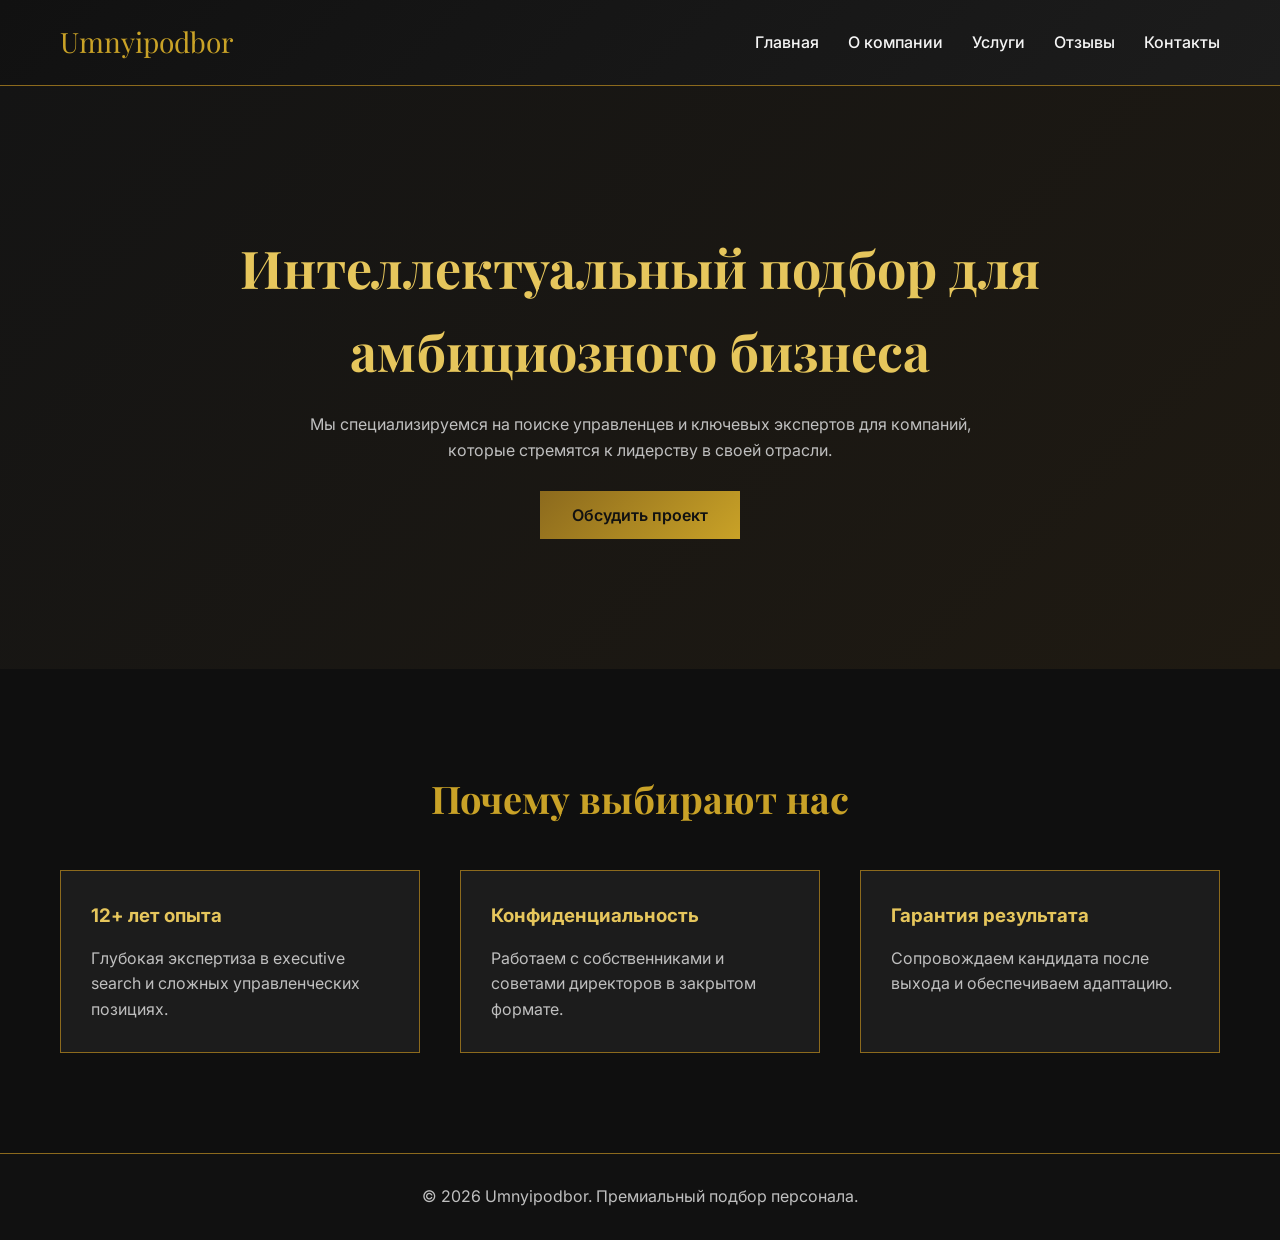
==== index.html @ 60651220 "first вариант" ====
<!DOCTYPE html>
<html lang="ru">
<head>
    <meta charset="UTF-8">
    <meta name="viewport" content="width=device-width, initial-scale=1.0">
    <title>Umnyipodbor — Премиальный подбор персонала</title>
    <link href="https://fonts.googleapis.com/css2?family=Playfair+Display:wght@600;700&family=Inter:wght@300;400;500;600&display=swap" rel="stylesheet">
    <link rel="stylesheet" href="styles.css">
</head>
<body>

<header>
    <div class="logo">Umnyipodbor</div>
    <nav>
        <a href="index.html">Главная</a>
        <a href="about.html">О компании</a>
        <a href="services.html">Услуги</a>
        <a href="reviews.html">Отзывы</a>
        <a href="contact.html">Контакты</a>
    </nav>
</header>

<section class="hero">
    <h1>Интеллектуальный подбор для амбициозного бизнеса</h1>
    <p>Мы специализируемся на поиске управленцев и ключевых экспертов для компаний, которые стремятся к лидерству в своей отрасли.</p>
    <a href="contact.html" class="btn">Обсудить проект</a>
</section>

<section class="home-block">
    <h2 class="section-title">Почему выбирают нас</h2>
    <div class="grid-3">
        <div class="card">
            <h3>12+ лет опыта</h3>
            <p>Глубокая экспертиза в executive search и сложных управленческих позициях.</p>
        </div>
        <div class="card">
            <h3>Конфиденциальность</h3>
            <p>Работаем с собственниками и советами директоров в закрытом формате.</p>
        </div>
        <div class="card">
            <h3>Гарантия результата</h3>
            <p>Сопровождаем кандидата после выхода и обеспечиваем адаптацию.</p>
        </div>
    </div>
</section>

<footer>
    © 2026 Umnyipodbor. Премиальный подбор персонала.
</footer>

</body>
</html>
---- styles.css ----
:root {
    --gold-dark: #8c6a1d;
    --gold: #c9a227;
    --gold-light: #e6c65c;
    --bg-dark: #0f0f0f;
    --bg-section: #161616;
    --text-light: #f5f5f5;
    --text-muted: #bfbfbf;
}

* {
    margin: 0;
    padding: 0;
    box-sizing: border-box;
}

body {
    font-family: 'Inter', sans-serif;
    background: var(--bg-dark);
    color: var(--text-light);
    line-height: 1.6;
}

header {
    background: linear-gradient(135deg, #111 0%, #1c1c1c 100%);
    padding: 20px 60px;
    display: flex;
    justify-content: space-between;
    align-items: center;
    border-bottom: 1px solid var(--gold-dark);
}

.logo {
    font-family: 'Playfair Display', serif;
    font-size: 28px;
    color: var(--gold);
}

nav a {
    color: var(--text-light);
    text-decoration: none;
    margin-left: 25px;
    font-weight: 500;
}

nav a:hover {
    color: var(--gold-light);
}

.hero {
    padding: 140px 60px;
    text-align: center;
    background: linear-gradient(135deg, #141414 0%, #1f1a12 100%);
}

.hero h1 {
    font-family: 'Playfair Display', serif;
    font-size: 52px;
    margin-bottom: 20px;
    color: var(--gold-light);
}

.hero p {
    max-width: 700px;
    margin: 0 auto 40px;
    color: var(--text-muted);
}

.btn {
    background: linear-gradient(135deg, var(--gold-dark), var(--gold));
    padding: 14px 32px;
    color: #111;
    text-decoration: none;
    font-weight: 600;
}

section {
    padding: 100px 60px;
}

.section-title {
    font-family: 'Playfair Display', serif;
    font-size: 38px;
    color: var(--gold);
    text-align: center;
    margin-bottom: 40px;
}

.grid-3 {
    display: grid;
    grid-template-columns: repeat(auto-fit, minmax(280px, 1fr));
    gap: 40px;
}

.card {
    background: #1c1c1c;
    padding: 30px;
    border: 1px solid var(--gold-dark);
}

.card h3 {
    color: var(--gold-light);
    margin-bottom: 15px;
}

.card p {
    color: var(--text-muted);
}

footer {
    background: #111;
    padding: 30px;
    text-align: center;
    border-top: 1px solid var(--gold-dark);
    color: var(--text-muted);
}

.page-header {
    padding: 120px 60px 60px;
    text-align: center;
    background: var(--bg-section);
}

.page-header h1 {
    font-family: 'Playfair Display', serif;
    font-size: 44px;
    color: var(--gold-light);
}
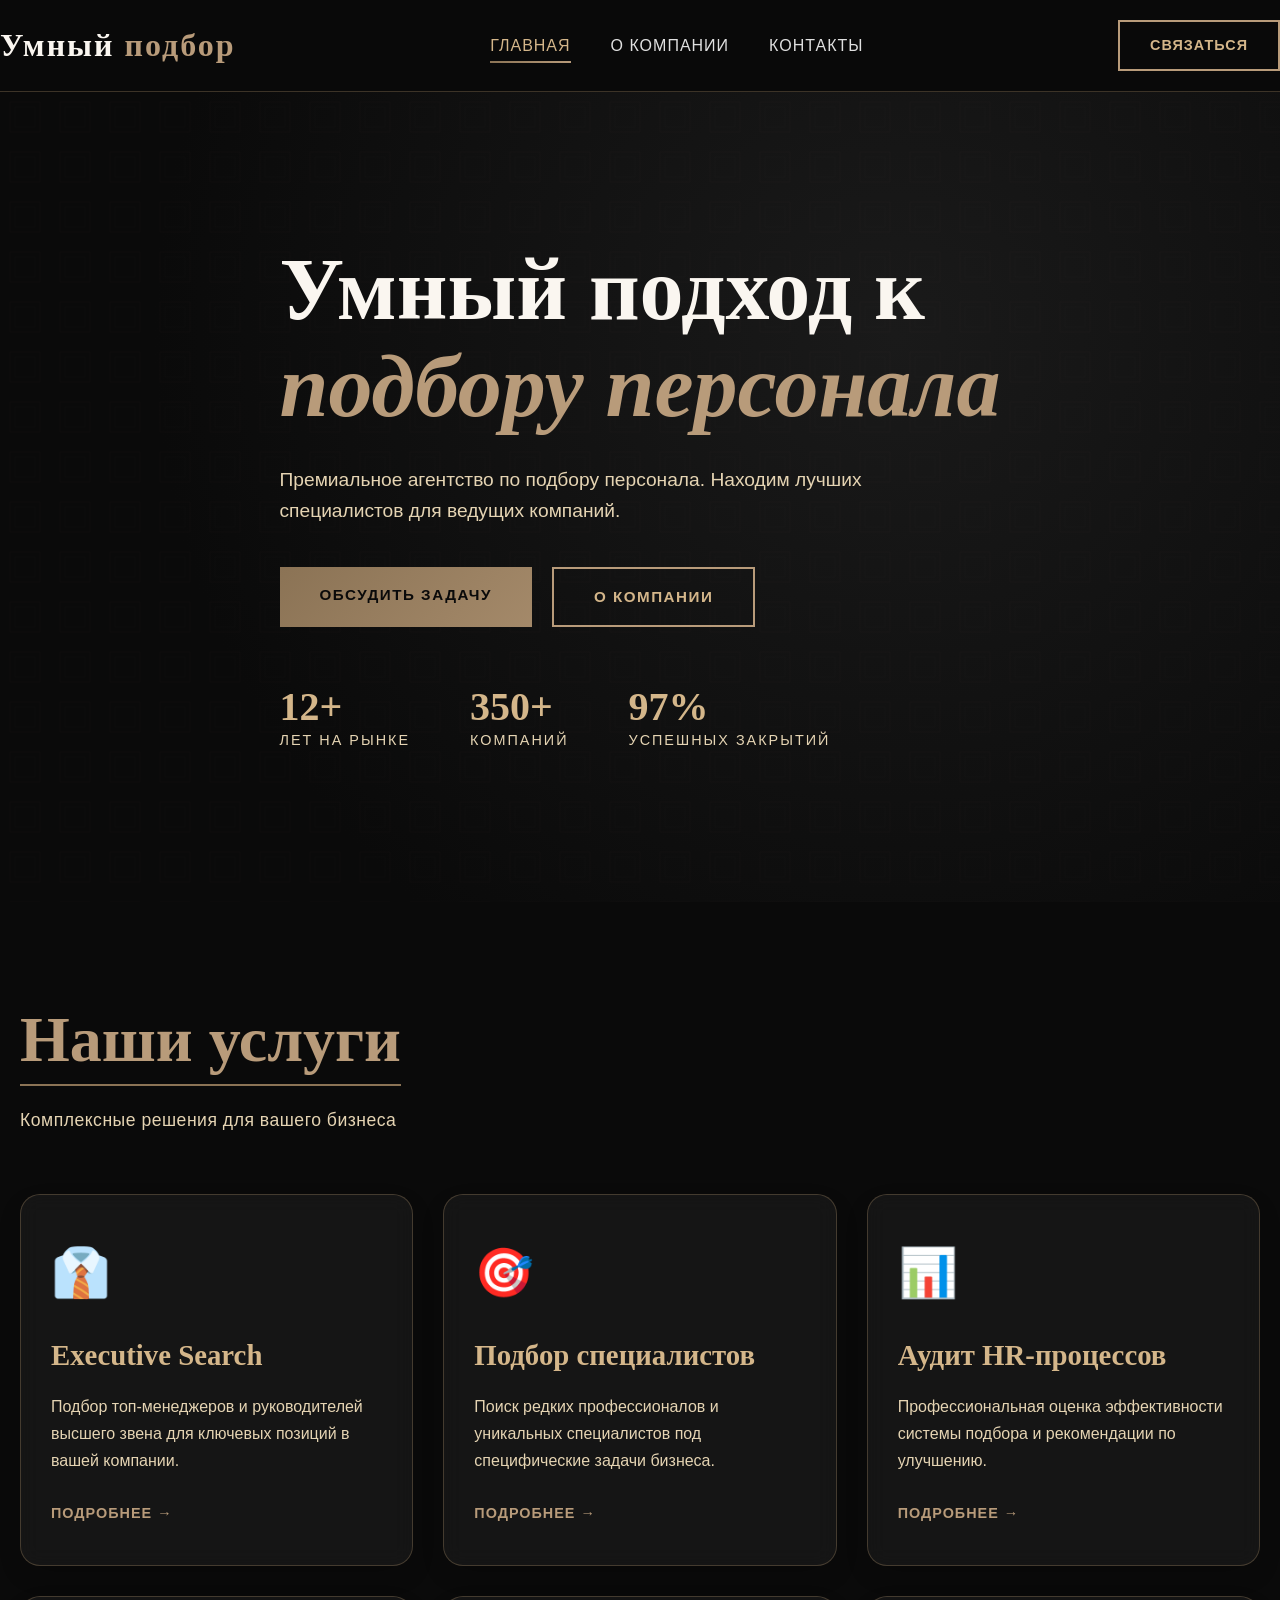
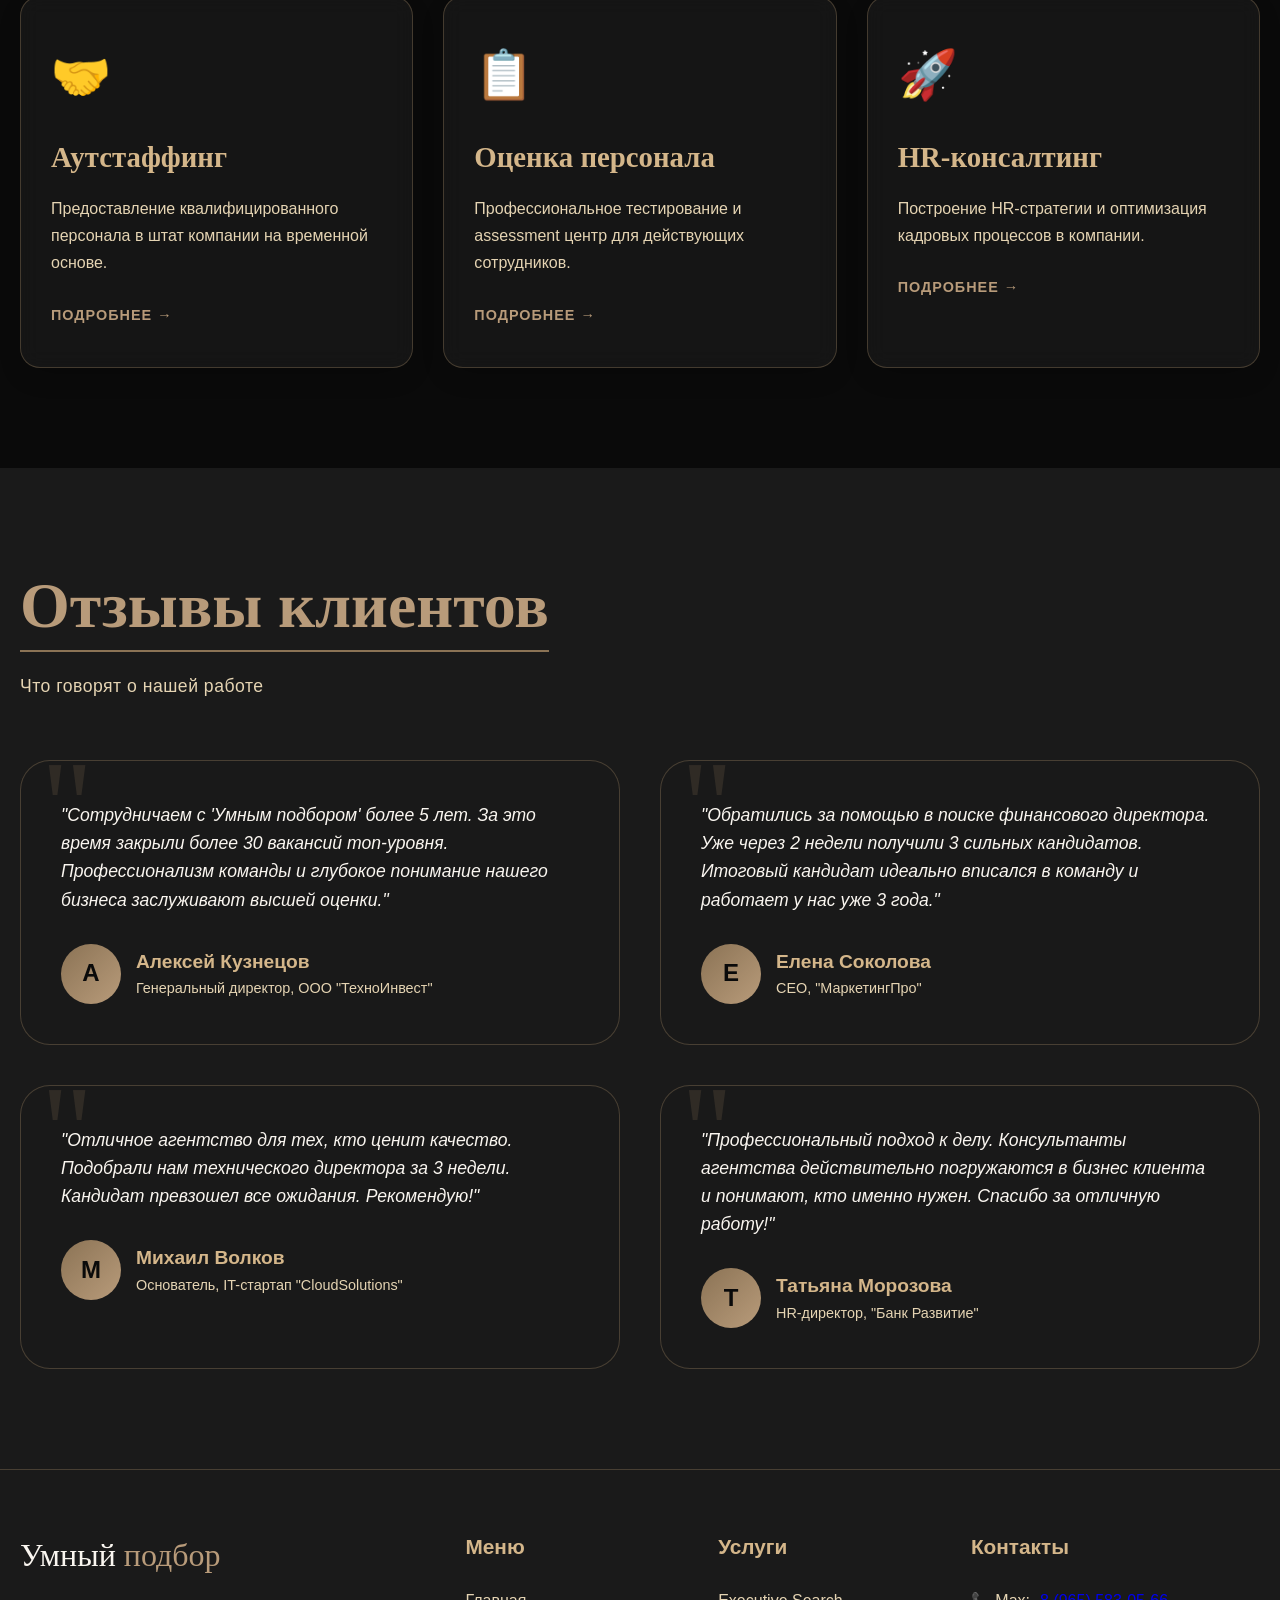
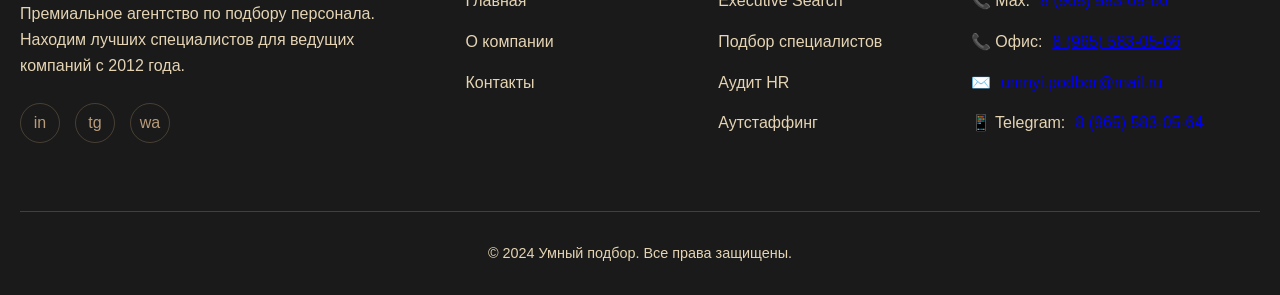
==== commit d47efe0a: "Поправил дизайн" ====
--- a/index.html
+++ b/index.html
@@ -3,50 +3,262 @@
 <head>
     <meta charset="UTF-8">
     <meta name="viewport" content="width=device-width, initial-scale=1.0">
-    <title>Umnyipodbor — Премиальный подбор персонала</title>
-    <link href="https://fonts.googleapis.com/css2?family=Playfair+Display:wght@600;700&family=Inter:wght@300;400;500;600&display=swap" rel="stylesheet">
-    <link rel="stylesheet" href="styles.css">
+    <title>Умный подбор | Главная</title>
+    <link rel="stylesheet" href="style.css">
 </head>
 <body>
-
-<header>
-    <div class="logo">Umnyipodbor</div>
-    <nav>
-        <a href="index.html">Главная</a>
-        <a href="about.html">О компании</a>
-        <a href="services.html">Услуги</a>
-        <a href="reviews.html">Отзывы</a>
-        <a href="contact.html">Контакты</a>
-    </nav>
+<!-- Хедер -->
+<header class="header" id="header">
+    <div class="container header-container">
+        <a href="index.html" class="logo">Умный<span> подбор</span></a>
+
+        <nav class="nav">
+            <a href="index.html" class="nav-link active">Главная</a>
+            <a href="about.html" class="nav-link">О компании</a>
+            <a href="contacts.html" class="nav-link">Контакты</a>
+        </nav>
+
+        <a href="contacts.html" class="header-cta">Связаться</a>
+
+        <div class="burger" id="burger">
+            <span></span>
+            <span></span>
+            <span></span>
+        </div>
+    </div>
+
+    <!-- Мобильная навигация -->
+    <div class="mobile-nav" id="mobileNav">
+        <a href="index.html" class="nav-link active">Главная</a>
+        <a href="about.html" class="nav-link">О компании</a>
+        <a href="contacts.html" class="nav-link">Контакты</a>
+    </div>
 </header>
 
-<section class="hero">
-    <h1>Интеллектуальный подбор для амбициозного бизнеса</h1>
-    <p>Мы специализируемся на поиске управленцев и ключевых экспертов для компаний, которые стремятся к лидерству в своей отрасли.</p>
-    <a href="contact.html" class="btn">Обсудить проект</a>
-</section>
-
-<section class="home-block">
-    <h2 class="section-title">Почему выбирают нас</h2>
-    <div class="grid-3">
-        <div class="card">
-            <h3>12+ лет опыта</h3>
-            <p>Глубокая экспертиза в executive search и сложных управленческих позициях.</p>
-        </div>
-        <div class="card">
-            <h3>Конфиденциальность</h3>
-            <p>Работаем с собственниками и советами директоров в закрытом формате.</p>
-        </div>
-        <div class="card">
-            <h3>Гарантия результата</h3>
-            <p>Сопровождаем кандидата после выхода и обеспечиваем адаптацию.</p>
+<main>
+    <!-- Герой -->
+    <section class="hero">
+        <div class="container hero-content">
+            <h1 class="hero-title fade-up">
+                Умный подход к<br>
+                <span class="gold-text">подбору персонала</span>
+            </h1>
+            <p class="hero-description fade-up">Премиальное агентство по подбору персонала. Находим лучших специалистов для ведущих компаний.</p>
+
+            <div class="hero-buttons fade-up">
+                <a href="contacts.html" class="btn btn-primary">Обсудить задачу</a>
+                <a href="about.html" class="btn btn-outline">О компании</a>
+            </div>
+
+            <div class="hero-stats fade-up">
+                <div class="stat-item">
+                    <span class="stat-number">12+</span>
+                    <span class="stat-label">Лет на рынке</span>
+                </div>
+                <div class="stat-item">
+                    <span class="stat-number">350+</span>
+                    <span class="stat-label">Компаний</span>
+                </div>
+                <div class="stat-item">
+                    <span class="stat-number">97%</span>
+                    <span class="stat-label">Успешных закрытий</span>
+                </div>
+            </div>
+        </div>
+    </section>
+
+    <!-- Услуги -->
+    <section class="section" id="services">
+        <div class="container">
+            <h2 class="section-title fade-up"><span>Наши услуги</span></h2>
+            <p class="section-subtitle fade-up">Комплексные решения для вашего бизнеса</p>
+
+            <div class="services-grid">
+                <article class="service-card fade-up">
+                    <div class="service-icon">👔</div>
+                    <h3>Executive Search</h3>
+                    <p>Подбор топ-менеджеров и руководителей высшего звена для ключевых позиций в вашей компании.</p>
+                    <a href="#" class="service-link">Подробнее →</a>
+                </article>
+
+                <article class="service-card fade-up">
+                    <div class="service-icon">🎯</div>
+                    <h3>Подбор специалистов</h3>
+                    <p>Поиск редких профессионалов и уникальных специалистов под специфические задачи бизнеса.</p>
+                    <a href="#" class="service-link">Подробнее →</a>
+                </article>
+
+                <article class="service-card fade-up">
+                    <div class="service-icon">📊</div>
+                    <h3>Аудит HR-процессов</h3>
+                    <p>Профессиональная оценка эффективности системы подбора и рекомендации по улучшению.</p>
+                    <a href="#" class="service-link">Подробнее →</a>
+                </article>
+
+                <article class="service-card fade-up">
+                    <div class="service-icon">🤝</div>
+                    <h3>Аутстаффинг</h3>
+                    <p>Предоставление квалифицированного персонала в штат компании на временной основе.</p>
+                    <a href="#" class="service-link">Подробнее →</a>
+                </article>
+
+                <article class="service-card fade-up">
+                    <div class="service-icon">📋</div>
+                    <h3>Оценка персонала</h3>
+                    <p>Профессиональное тестирование и assessment центр для действующих сотрудников.</p>
+                    <a href="#" class="service-link">Подробнее →</a>
+                </article>
+
+                <article class="service-card fade-up">
+                    <div class="service-icon">🚀</div>
+                    <h3>HR-консалтинг</h3>
+                    <p>Построение HR-стратегии и оптимизация кадровых процессов в компании.</p>
+                    <a href="#" class="service-link">Подробнее →</a>
+                </article>
+            </div>
+        </div>
+    </section>
+
+    <!-- Отзывы на главной -->
+    <section class="section" style="background: var(--rich-black);">
+        <div class="container">
+            <h2 class="section-title fade-up"><span>Отзывы клиентов</span></h2>
+            <p class="section-subtitle fade-up">Что говорят о нашей работе</p>
+
+            <div class="testimonials-grid">
+                <div class="testimonial-card fade-up">
+                    <p class="testimonial-text">"Сотрудничаем с 'Умным подбором' более 5 лет. За это время закрыли более 30 вакансий топ-уровня. Профессионализм команды и глубокое понимание нашего бизнеса заслуживают высшей оценки."</p>
+                    <div class="testimonial-author">
+                        <div class="author-avatar">А</div>
+                        <div class="author-info">
+                            <h4>Алексей Кузнецов</h4>
+                            <p>Генеральный директор, ООО "ТехноИнвест"</p>
+                        </div>
+                    </div>
+                </div>
+
+                <div class="testimonial-card fade-up">
+                    <p class="testimonial-text">"Обратились за помощью в поиске финансового директора. Уже через 2 недели получили 3 сильных кандидатов. Итоговый кандидат идеально вписался в команду и работает у нас уже 3 года."</p>
+                    <div class="testimonial-author">
+                        <div class="author-avatar">Е</div>
+                        <div class="author-info">
+                            <h4>Елена Соколова</h4>
+                            <p>CEO, "МаркетингПро"</p>
+                        </div>
+                    </div>
+                </div>
+
+                <div class="testimonial-card fade-up">
+                    <p class="testimonial-text">"Отличное агентство для тех, кто ценит качество. Подобрали нам технического директора за 3 недели. Кандидат превзошел все ожидания. Рекомендую!"</p>
+                    <div class="testimonial-author">
+                        <div class="author-avatar">М</div>
+                        <div class="author-info">
+                            <h4>Михаил Волков</h4>
+                            <p>Основатель, IT-стартап "CloudSolutions"</p>
+                        </div>
+                    </div>
+                </div>
+
+                <div class="testimonial-card fade-up">
+                    <p class="testimonial-text">"Профессиональный подход к делу. Консультанты агентства действительно погружаются в бизнес клиента и понимают, кто именно нужен. Спасибо за отличную работу!"</p>
+                    <div class="testimonial-author">
+                        <div class="author-avatar">Т</div>
+                        <div class="author-info">
+                            <h4>Татьяна Морозова</h4>
+                            <p>HR-директор, "Банк Развитие"</p>
+                        </div>
+                    </div>
+                </div>
+            </div>
+        </div>
+    </section>
+</main>
+
+<!-- Футер -->
+<footer class="footer">
+    <div class="container">
+        <div class="footer-grid">
+            <div class="footer-about">
+                <a href="index.html" class="footer-logo">Умный<span> подбор</span></a>
+                <p>Премиальное агентство по подбору персонала. Находим лучших специалистов для ведущих компаний с 2012 года.</p>
+                <div class="social-links">
+                    <a href="#" class="social-link">in</a>
+                    <a href="#" class="social-link">tg</a>
+                    <a href="#" class="social-link">wa</a>
+                </div>
+            </div>
+
+            <div>
+                <h3>Меню</h3>
+                <ul class="footer-links">
+                    <li><a href="index.html">Главная</a></li>
+                    <li><a href="about.html">О компании</a></li>
+                    <li><a href="contacts.html">Контакты</a></li>
+                </ul>
+            </div>
+
+            <div>
+                <h3>Услуги</h3>
+                <ul class="footer-links">
+                    <li><a href="#">Executive Search</a></li>
+                    <li><a href="#">Подбор специалистов</a></li>
+                    <li><a href="#">Аудит HR</a></li>
+                    <li><a href="#">Аутстаффинг</a></li>
+                </ul>
+            </div>
+
+            <div>
+                <h3>Контакты</h3>
+                <div class="footer-contacts">
+                    <p>📞 Max: <a href="tel:+79655830566">8 (965) 583-05-66</a></p>
+                    <p>📞 Офис: <a href="tel:+79655830566">8 (965) 583-05-66</a></p>
+                    <p>✉️ <a href="mailto:umnyi.podbor@mail.ru">umnyi.podbor@mail.ru</a></p>
+                    <p>📱 Telegram: <a href="https://t.me/+79655830564">8 (965) 583-05-64</a></p>
+                </div>
+            </div>
+        </div>
+
+        <div class="footer-bottom">
+            <p>© 2024 Умный подбор. Все права защищены.</p>
         </div>
     </div>
-</section>
-
-<footer>
-    © 2026 Umnyipodbor. Премиальный подбор персонала.
 </footer>
 
+<script>
+    // Бургер-меню
+    const burger = document.getElementById('burger');
+    const mobileNav = document.getElementById('mobileNav');
+
+    burger.addEventListener('click', () => {
+        mobileNav.classList.toggle('active');
+        burger.classList.toggle('active');
+    });
+
+    // Анимация при скролле
+    const fadeElements = document.querySelectorAll('.fade-up');
+
+    const observer = new IntersectionObserver((entries) => {
+        entries.forEach(entry => {
+            if (entry.isIntersecting) {
+                entry.target.classList.add('visible');
+            }
+        });
+    }, { threshold: 0.1 });
+
+    fadeElements.forEach(element => {
+        observer.observe(element);
+    });
+
+    // Подсветка активного пункта меню
+    const currentLocation = window.location.pathname;
+    const navLinks = document.querySelectorAll('.nav-link');
+
+    navLinks.forEach(link => {
+        if (link.getAttribute('href') === currentLocation.split('/').pop() ||
+            (currentLocation.endsWith('/') && link.getAttribute('href') === 'index.html')) {
+            link.classList.add('active');
+        }
+    });
+</script>
 </body>
-</html>
+</html>
--- a/style.css
+++ b/style.css
@@ -0,0 +1,969 @@
+/* ===== style.css ===== */
+* {
+    margin: 0;
+    padding: 0;
+    box-sizing: border-box;
+}
+
+@import url('https://fonts.googleapis.com/css2?family=Inter:opsz,wght@14..32,300;14..32,400;14..32,500;14..32,600;14..32,700&family=Playfair+Display:wght@400;500;600;700&display=swap');
+
+:root {
+    --deep-ebony: #0A0A0A;
+    --rich-black: #1A1A1A;
+    --dark-gold: #8B7355;
+    --medium-gold: #B89B7A;
+    --light-gold: #D4B68A;
+    --pale-gold: #E5D4B3;
+    --cream: #FAF6F0;
+    --text-dark: #1E1E1E;
+    --text-light: #E0E0E0;
+    --glass-bg: rgba(26, 26, 26, 0.7);
+    --glass-border: rgba(180, 150, 110, 0.3);
+    --shadow: 0 20px 40px -15px rgba(0, 0, 0, 0.5);
+    --gold-gradient: linear-gradient(135deg, var(--dark-gold), var(--medium-gold));
+}
+
+body {
+    font-family: 'Inter', sans-serif;
+    background-color: var(--deep-ebony);
+    color: var(--text-light);
+    line-height: 1.6;
+    scroll-behavior: smooth;
+    overflow-x: hidden;
+    min-height: 100vh;
+    display: flex;
+    flex-direction: column;
+}
+
+main {
+    flex: 1;
+}
+
+/* Кастомный скроллбар */
+::-webkit-scrollbar {
+    width: 10px;
+}
+
+::-webkit-scrollbar-track {
+    background: var(--rich-black);
+}
+
+::-webkit-scrollbar-thumb {
+    background: var(--dark-gold);
+    border-radius: 5px;
+}
+
+::-webkit-scrollbar-thumb:hover {
+    background: var(--medium-gold);
+}
+
+/* ===== УТИЛИТЫ ===== */
+.container {
+    max-width: 1400px;
+    margin: 0 auto;
+    padding: 0 20px;
+}
+
+.section {
+    padding: 100px 0;
+}
+
+.section-title {
+    font-family: 'Playfair Display', serif;
+    font-size: clamp(2.5rem, 5vw, 4rem);
+    font-weight: 600;
+    margin-bottom: 20px;
+    line-height: 1.2;
+}
+
+.section-title span {
+    color: var(--medium-gold);
+    border-bottom: 2px solid var(--dark-gold);
+    display: inline-block;
+    padding-bottom: 5px;
+}
+
+.section-subtitle {
+    font-size: 1.1rem;
+    color: var(--pale-gold);
+    max-width: 600px;
+    margin-bottom: 60px;
+    font-weight: 300;
+    letter-spacing: 0.5px;
+}
+
+/* Анимация появления при скролле */
+.fade-up {
+    opacity: 0;
+    transform: translateY(30px);
+    transition: opacity 0.8s ease, transform 0.8s ease;
+}
+
+.fade-up.visible {
+    opacity: 1;
+    transform: translateY(0);
+}
+
+/* ===== ХЕДЕР ===== */
+.header {
+    position: sticky;
+    top: 0;
+    width: 100%;
+    z-index: 1000;
+    background: rgba(10, 10, 10, 0.85);
+    backdrop-filter: blur(12px);
+    -webkit-backdrop-filter: blur(12px);
+    border-bottom: 1px solid var(--glass-border);
+    transition: all 0.3s ease;
+}
+
+.header.scrolled {
+    background: var(--deep-ebony);
+    box-shadow: 0 5px 30px rgba(0, 0, 0, 0.5);
+}
+
+.header-container {
+    display: flex;
+    justify-content: space-between;
+    align-items: center;
+    padding: 20px 0;
+}
+
+.logo {
+    font-family: 'Playfair Display', serif;
+    font-size: 2rem;
+    font-weight: 700;
+    color: var(--cream);
+    text-decoration: none;
+    letter-spacing: 2px;
+}
+
+.logo span {
+    color: var(--medium-gold);
+}
+
+.nav {
+    display: flex;
+    gap: 40px;
+}
+
+.nav-link {
+    color: var(--text-light);
+    text-decoration: none;
+    font-weight: 500;
+    font-size: 1rem;
+    text-transform: uppercase;
+    letter-spacing: 1px;
+    transition: color 0.3s ease;
+    position: relative;
+}
+
+.nav-link::after {
+    content: '';
+    position: absolute;
+    bottom: -5px;
+    left: 0;
+    width: 0;
+    height: 2px;
+    background: var(--gold-gradient);
+    transition: width 0.3s ease;
+}
+
+.nav-link:hover {
+    color: var(--light-gold);
+}
+
+.nav-link:hover::after {
+    width: 100%;
+}
+
+.nav-link.active {
+    color: var(--light-gold);
+}
+
+.nav-link.active::after {
+    width: 100%;
+}
+
+.header-cta {
+    background: transparent;
+    border: 2px solid var(--medium-gold);
+    color: var(--light-gold);
+    padding: 12px 30px;
+    font-weight: 600;
+    text-transform: uppercase;
+    letter-spacing: 1px;
+    cursor: pointer;
+    transition: all 0.3s ease;
+    font-size: 0.9rem;
+    text-decoration: none;
+    display: inline-block;
+}
+
+.header-cta:hover {
+    background: var(--medium-gold);
+    color: var(--deep-ebony);
+    border-color: var(--medium-gold);
+}
+
+/* Бургер-меню (мобильное) */
+.burger {
+    display: none;
+    flex-direction: column;
+    cursor: pointer;
+}
+
+.burger span {
+    width: 25px;
+    height: 3px;
+    background: var(--light-gold);
+    margin: 3px 0;
+    transition: 0.3s;
+}
+
+/* Мобильная навигация */
+.mobile-nav {
+    display: none;
+    position: absolute;
+    top: 100%;
+    left: 0;
+    width: 100%;
+    background: var(--deep-ebony);
+    border-bottom: 1px solid var(--glass-border);
+    padding: 20px;
+    flex-direction: column;
+    gap: 15px;
+}
+
+.mobile-nav.active {
+    display: flex;
+}
+
+.mobile-nav .nav-link {
+    font-size: 1.2rem;
+    padding: 10px 0;
+}
+
+/* ===== ГЕРОЙ ===== */
+.hero {
+    min-height: 90vh;
+    display: flex;
+    align-items: center;
+    position: relative;
+    overflow: hidden;
+    background: radial-gradient(circle at 70% 30%, var(--rich-black) 0%, var(--deep-ebony) 70%);
+}
+
+.hero::before {
+    content: '';
+    position: absolute;
+    width: 100%;
+    height: 100%;
+    background: url('data:image/svg+xml;utf8,<svg xmlns="http://www.w3.org/2000/svg" viewBox="0 0 100 100" opacity="0.05"><path d="M20 20 L80 20 L80 80 L20 80 Z" fill="none" stroke="%23B89B7A" stroke-width="0.5"/><path d="M30 30 L70 30 L70 70 L30 70 Z" fill="none" stroke="%23B89B7A" stroke-width="0.3"/></svg>');
+    background-size: 50px 50px;
+    pointer-events: none;
+}
+
+.hero-content {
+    max-width: 800px;
+    position: relative;
+    z-index: 2;
+}
+
+.hero-title {
+    font-family: 'Playfair Display', serif;
+    font-size: clamp(3rem, 8vw, 5.5rem);
+    font-weight: 700;
+    line-height: 1.1;
+    margin-bottom: 30px;
+    color: var(--cream);
+}
+
+.hero-title .gold-text {
+    color: var(--medium-gold);
+    display: block;
+    font-style: italic;
+}
+
+.hero-description {
+    font-size: 1.2rem;
+    margin-bottom: 40px;
+    color: var(--pale-gold);
+    max-width: 600px;
+    font-weight: 300;
+}
+
+.hero-buttons {
+    display: flex;
+    gap: 20px;
+    flex-wrap: wrap;
+}
+
+.btn {
+    padding: 16px 40px;
+    font-weight: 600;
+    text-transform: uppercase;
+    letter-spacing: 1.5px;
+    text-decoration: none;
+    transition: all 0.4s ease;
+    border: none;
+    cursor: pointer;
+    font-size: 0.95rem;
+    position: relative;
+    overflow: hidden;
+    z-index: 1;
+    display: inline-block;
+}
+
+.btn-primary {
+    background: var(--gold-gradient);
+    color: var(--deep-ebony);
+    background-size: 200% auto;
+}
+
+.btn-primary:hover {
+    background-position: right center;
+    box-shadow: 0 0 20px rgba(184, 155, 122, 0.5);
+    transform: translateY(-3px);
+}
+
+.btn-outline {
+    background: transparent;
+    color: var(--light-gold);
+    border: 2px solid var(--medium-gold);
+}
+
+.btn-outline:hover {
+    background: var(--medium-gold);
+    color: var(--deep-ebony);
+    transform: translateY(-3px);
+}
+
+.hero-stats {
+    display: flex;
+    gap: 60px;
+    margin-top: 60px;
+}
+
+.stat-item {
+    text-align: left;
+}
+
+.stat-number {
+    font-family: 'Playfair Display', serif;
+    font-size: 2.5rem;
+    font-weight: 700;
+    color: var(--light-gold);
+    display: block;
+    line-height: 1;
+}
+
+.stat-label {
+    font-size: 0.9rem;
+    text-transform: uppercase;
+    letter-spacing: 2px;
+    color: var(--pale-gold);
+}
+
+/* ===== УСЛУГИ ===== */
+.services-grid {
+    display: grid;
+    grid-template-columns: repeat(auto-fit, minmax(300px, 1fr));
+    gap: 30px;
+}
+
+.service-card {
+    background: var(--glass-bg);
+    backdrop-filter: blur(10px);
+    -webkit-backdrop-filter: blur(10px);
+    border: 1px solid var(--glass-border);
+    padding: 40px 30px;
+    border-radius: 20px;
+    transition: all 0.3s ease;
+    cursor: pointer;
+    box-shadow: 0 10px 30px -10px rgba(0, 0, 0, 0.3);
+}
+
+.service-card:hover {
+    transform: translateY(-10px);
+    border-color: var(--medium-gold);
+    box-shadow: 0 20px 40px -10px rgba(184, 155, 122, 0.3);
+    background: rgba(26, 26, 26, 0.9);
+}
+
+.service-icon {
+    font-size: 3rem;
+    margin-bottom: 20px;
+    color: var(--medium-gold);
+}
+
+.service-card h3 {
+    font-size: 1.8rem;
+    font-weight: 600;
+    margin-bottom: 15px;
+    color: var(--light-gold);
+    font-family: 'Playfair Display', serif;
+}
+
+.service-card p {
+    color: var(--pale-gold);
+    margin-bottom: 25px;
+    line-height: 1.7;
+}
+
+.service-link {
+    color: var(--medium-gold);
+    text-decoration: none;
+    font-weight: 600;
+    text-transform: uppercase;
+    letter-spacing: 1px;
+    font-size: 0.9rem;
+    transition: color 0.3s ease;
+    display: inline-flex;
+    align-items: center;
+    gap: 5px;
+}
+
+.service-link:hover {
+    color: var(--light-gold);
+}
+
+/* ===== О КОМПАНИИ ===== */
+.about-grid {
+    display: grid;
+    grid-template-columns: 1fr 1fr;
+    gap: 60px;
+    align-items: center;
+}
+
+.about-text p {
+    margin-bottom: 20px;
+    color: var(--cream);
+    font-size: 1.1rem;
+}
+
+.about-features {
+    display: grid;
+    grid-template-columns: 1fr 1fr;
+    gap: 30px;
+    margin-top: 40px;
+}
+
+.feature {
+    display: flex;
+    flex-direction: column;
+    gap: 10px;
+}
+
+.feature-icon {
+    font-size: 2rem;
+    color: var(--medium-gold);
+}
+
+.feature h3 {
+    font-size: 1.3rem;
+    font-weight: 600;
+    color: var(--light-gold);
+}
+
+.feature p {
+    font-size: 0.95rem;
+    color: var(--pale-gold);
+    margin: 0;
+}
+
+.about-image {
+    position: relative;
+    border-radius: 10px;
+    overflow: hidden;
+    box-shadow: var(--shadow);
+}
+
+.about-image img {
+    width: 100%;
+    height: auto;
+    display: block;
+    transition: transform 0.6s ease;
+}
+
+.about-image:hover img {
+    transform: scale(1.05);
+}
+
+.about-image::after {
+    content: '';
+    position: absolute;
+    top: 0;
+    left: 0;
+    width: 100%;
+    height: 100%;
+    background: linear-gradient(135deg, rgba(139, 115, 85, 0.2) 0%, rgba(26, 26, 26, 0.5) 100%);
+    pointer-events: none;
+}
+
+/* Преимущества */
+.advantages-grid {
+    display: grid;
+    grid-template-columns: repeat(3, 1fr);
+    gap: 30px;
+    margin-top: 40px;
+}
+
+.advantage-item {
+    text-align: center;
+    padding: 30px;
+    border: 1px solid var(--glass-border);
+    border-radius: 10px;
+    transition: all 0.3s ease;
+}
+
+.advantage-item:hover {
+    border-color: var(--medium-gold);
+    background: rgba(139, 115, 85, 0.1);
+    transform: translateY(-5px);
+}
+
+.advantage-number {
+    font-family: 'Playfair Display', serif;
+    font-size: 3rem;
+    font-weight: 700;
+    color: var(--dark-gold);
+    opacity: 0.5;
+    margin-bottom: 15px;
+}
+
+.advantage-item h3 {
+    font-size: 1.3rem;
+    color: var(--light-gold);
+    margin-bottom: 10px;
+}
+
+.advantage-item p {
+    color: var(--pale-gold);
+    font-size: 0.95rem;
+}
+
+/* Команда */
+.team-grid {
+    display: grid;
+    grid-template-columns: repeat(auto-fit, minmax(280px, 1fr));
+    gap: 40px;
+    margin-top: 40px;
+}
+
+.team-card {
+    background: var(--glass-bg);
+    backdrop-filter: blur(10px);
+    -webkit-backdrop-filter: blur(10px);
+    border: 1px solid var(--glass-border);
+    border-radius: 15px;
+    overflow: hidden;
+    transition: all 0.3s ease;
+}
+
+.team-card:hover {
+    transform: translateY(-10px);
+    border-color: var(--medium-gold);
+    box-shadow: 0 30px 50px -20px rgba(184, 155, 122, 0.4);
+}
+
+.team-image {
+    width: 100%;
+    height: 320px;
+    object-fit: cover;
+    display: block;
+    transition: transform 0.6s ease;
+}
+
+.team-card:hover .team-image {
+    transform: scale(1.05);
+}
+
+.team-info {
+    padding: 25px;
+    text-align: center;
+}
+
+.team-info h3 {
+    font-size: 1.6rem;
+    color: var(--light-gold);
+    margin-bottom: 5px;
+    font-family: 'Playfair Display', serif;
+}
+
+.team-info .position {
+    color: var(--medium-gold);
+    text-transform: uppercase;
+    letter-spacing: 1px;
+    font-size: 0.85rem;
+    margin-bottom: 15px;
+}
+
+.team-info p {
+    color: var(--pale-gold);
+    font-size: 0.95rem;
+}
+
+/* Отзывы */
+.testimonials-grid {
+    display: grid;
+    grid-template-columns: repeat(2, 1fr);
+    gap: 40px;
+    margin-top: 40px;
+}
+
+.testimonial-card {
+    background: var(--glass-bg);
+    backdrop-filter: blur(10px);
+    -webkit-backdrop-filter: blur(10px);
+    border: 1px solid var(--glass-border);
+    padding: 40px;
+    border-radius: 30px;
+    position: relative;
+}
+
+.testimonial-card::before {
+    content: '"';
+    font-family: 'Playfair Display', serif;
+    font-size: 8rem;
+    position: absolute;
+    top: -20px;
+    left: 20px;
+    color: var(--dark-gold);
+    opacity: 0.2;
+    line-height: 1;
+}
+
+.testimonial-text {
+    font-size: 1.1rem;
+    font-style: italic;
+    margin-bottom: 30px;
+    color: var(--cream);
+    position: relative;
+    z-index: 2;
+}
+
+.testimonial-author {
+    display: flex;
+    align-items: center;
+    gap: 15px;
+}
+
+.author-avatar {
+    width: 60px;
+    height: 60px;
+    border-radius: 50%;
+    background: var(--gold-gradient);
+    display: flex;
+    align-items: center;
+    justify-content: center;
+    font-weight: bold;
+    font-size: 1.5rem;
+    color: var(--deep-ebony);
+}
+
+.author-info h4 {
+    font-size: 1.2rem;
+    color: var(--light-gold);
+}
+
+.author-info p {
+    font-size: 0.9rem;
+    color: var(--pale-gold);
+}
+
+/* ===== КОНТАКТЫ ===== */
+.contact-grid {
+    display: grid;
+    grid-template-columns: 1fr 1fr;
+    gap: 60px;
+    align-items: start;
+}
+
+.contact-info-item {
+    display: flex;
+    gap: 20px;
+    margin-bottom: 40px;
+    align-items: center;
+}
+
+.contact-icon {
+    width: 60px;
+    height: 60px;
+    background: var(--glass-bg);
+    border: 1px solid var(--glass-border);
+    border-radius: 50%;
+    display: flex;
+    align-items: center;
+    justify-content: center;
+    font-size: 1.5rem;
+    color: var(--medium-gold);
+}
+
+.contact-text h3 {
+    font-size: 1.2rem;
+    color: var(--light-gold);
+    margin-bottom: 5px;
+}
+
+.contact-text p {
+    color: var(--pale-gold);
+    font-size: 1.1rem;
+}
+
+.contact-text a {
+    color: var(--pale-gold);
+    text-decoration: none;
+    transition: color 0.3s ease;
+}
+
+.contact-text a:hover {
+    color: var(--light-gold);
+}
+
+.contact-form {
+    background: var(--glass-bg);
+    backdrop-filter: blur(10px);
+    -webkit-backdrop-filter: blur(10px);
+    border: 1px solid var(--glass-border);
+    padding: 50px;
+    border-radius: 20px;
+}
+
+.form-group {
+    margin-bottom: 25px;
+}
+
+.form-group input,
+.form-group textarea {
+    width: 100%;
+    padding: 15px;
+    background: rgba(255, 255, 255, 0.05);
+    border: 1px solid var(--glass-border);
+    color: var(--cream);
+    font-family: 'Inter', sans-serif;
+    font-size: 1rem;
+    transition: all 0.3s ease;
+    border-radius: 5px;
+}
+
+.form-group input:focus,
+.form-group textarea:focus {
+    outline: none;
+    border-color: var(--medium-gold);
+    background: rgba(255, 255, 255, 0.1);
+}
+
+.form-group textarea {
+    min-height: 150px;
+    resize: vertical;
+}
+
+.form-group input::placeholder,
+.form-group textarea::placeholder {
+    color: var(--pale-gold);
+    opacity: 0.6;
+}
+
+.submit-btn {
+    width: 100%;
+    padding: 18px;
+    background: var(--gold-gradient);
+    border: none;
+    color: var(--deep-ebony);
+    font-weight: 700;
+    text-transform: uppercase;
+    letter-spacing: 1px;
+    cursor: pointer;
+    transition: all 0.3s ease;
+    font-size: 1rem;
+    background-size: 200% auto;
+}
+
+.submit-btn:hover {
+    background-position: right center;
+    box-shadow: 0 5px 20px rgba(184, 155, 122, 0.4);
+}
+
+/* Карта */
+.map-container {
+    margin-top: 60px;
+    border-radius: 20px;
+    overflow: hidden;
+    border: 1px solid var(--glass-border);
+}
+
+.map-container iframe {
+    width: 100%;
+    height: 400px;
+    display: block;
+}
+
+/* ===== ФУТЕР ===== */
+.footer {
+    background: var(--rich-black);
+    border-top: 1px solid var(--glass-border);
+    padding: 60px 0 30px;
+    margin-top: auto;
+}
+
+.footer-grid {
+    display: grid;
+    grid-template-columns: 2fr 1fr 1fr 1.5fr;
+    gap: 60px;
+    margin-bottom: 60px;
+}
+
+.footer-logo {
+    font-family: 'Playfair Display', serif;
+    font-size: 2rem;
+    color: var(--cream);
+    margin-bottom: 20px;
+    display: inline-block;
+    text-decoration: none;
+}
+
+.footer-logo span {
+    color: var(--medium-gold);
+}
+
+.footer-about p {
+    color: var(--pale-gold);
+    margin-bottom: 25px;
+}
+
+.social-links {
+    display: flex;
+    gap: 15px;
+}
+
+.social-link {
+    width: 40px;
+    height: 40px;
+    border: 1px solid var(--glass-border);
+    border-radius: 50%;
+    display: flex;
+    align-items: center;
+    justify-content: center;
+    color: var(--medium-gold);
+    text-decoration: none;
+    transition: all 0.3s ease;
+}
+
+.social-link:hover {
+    background: var(--medium-gold);
+    color: var(--deep-ebony);
+    border-color: var(--medium-gold);
+}
+
+.footer h3 {
+    color: var(--light-gold);
+    margin-bottom: 25px;
+    font-size: 1.3rem;
+}
+
+.footer-links {
+    list-style: none;
+}
+
+.footer-links li {
+    margin-bottom: 15px;
+}
+
+.footer-links a {
+    color: var(--pale-gold);
+    text-decoration: none;
+    transition: color 0.3s ease;
+}
+
+.footer-links a:hover {
+    color: var(--light-gold);
+}
+
+.footer-contacts p {
+    color: var(--pale-gold);
+    margin-bottom: 15px;
+    display: flex;
+    align-items: center;
+    gap: 10px;
+}
+
+.footer-contacts i {
+    color: var(--medium-gold);
+    width: 20px;
+}
+
+.footer-bottom {
+    text-align: center;
+    padding-top: 30px;
+    border-top: 1px solid var(--glass-border);
+    color: var(--pale-gold);
+    font-size: 0.9rem;
+}
+
+/* ===== АДАПТИВНОСТЬ ===== */
+@media (max-width: 1200px) {
+    .footer-grid {
+        grid-template-columns: repeat(2, 1fr);
+        gap: 40px;
+    }
+}
+
+@media (max-width: 992px) {
+    .nav {
+        display: none;
+    }
+
+    .burger {
+        display: flex;
+    }
+
+    .about-grid,
+    .contact-grid,
+    .testimonials-grid {
+        grid-template-columns: 1fr;
+    }
+
+    .advantages-grid {
+        grid-template-columns: 1fr;
+    }
+
+    .hero-stats {
+        gap: 30px;
+        flex-wrap: wrap;
+    }
+}
+
+@media (max-width: 768px) {
+    .section {
+        padding: 60px 0;
+    }
+
+    .header-container {
+        padding: 15px 0;
+    }
+
+    .hero-buttons {
+        flex-direction: column;
+    }
+
+    .btn {
+        text-align: center;
+    }
+
+    .about-features {
+        grid-template-columns: 1fr;
+    }
+
+    .footer-grid {
+        grid-template-columns: 1fr;
+    }
+
+    .contact-form {
+        padding: 30px;
+    }
+
+    .team-grid {
+        gap: 20px;
+    }
+}
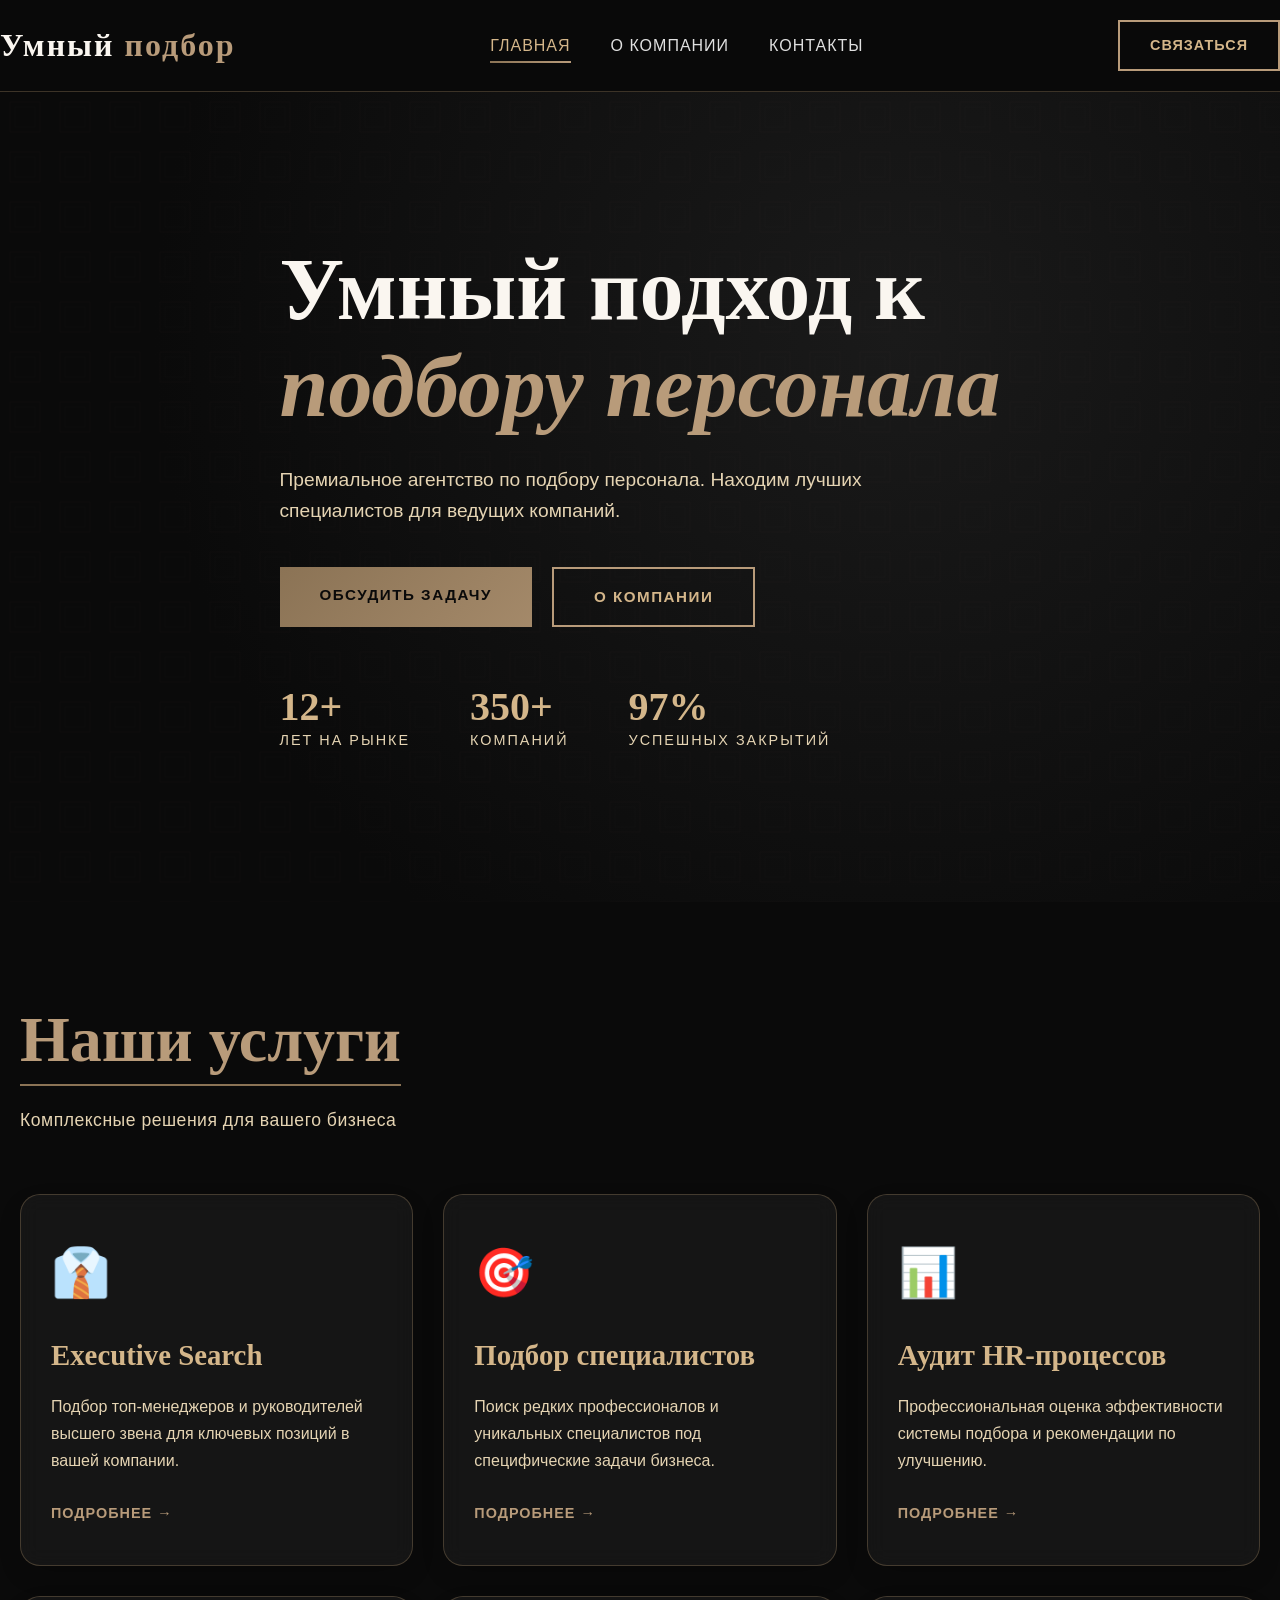
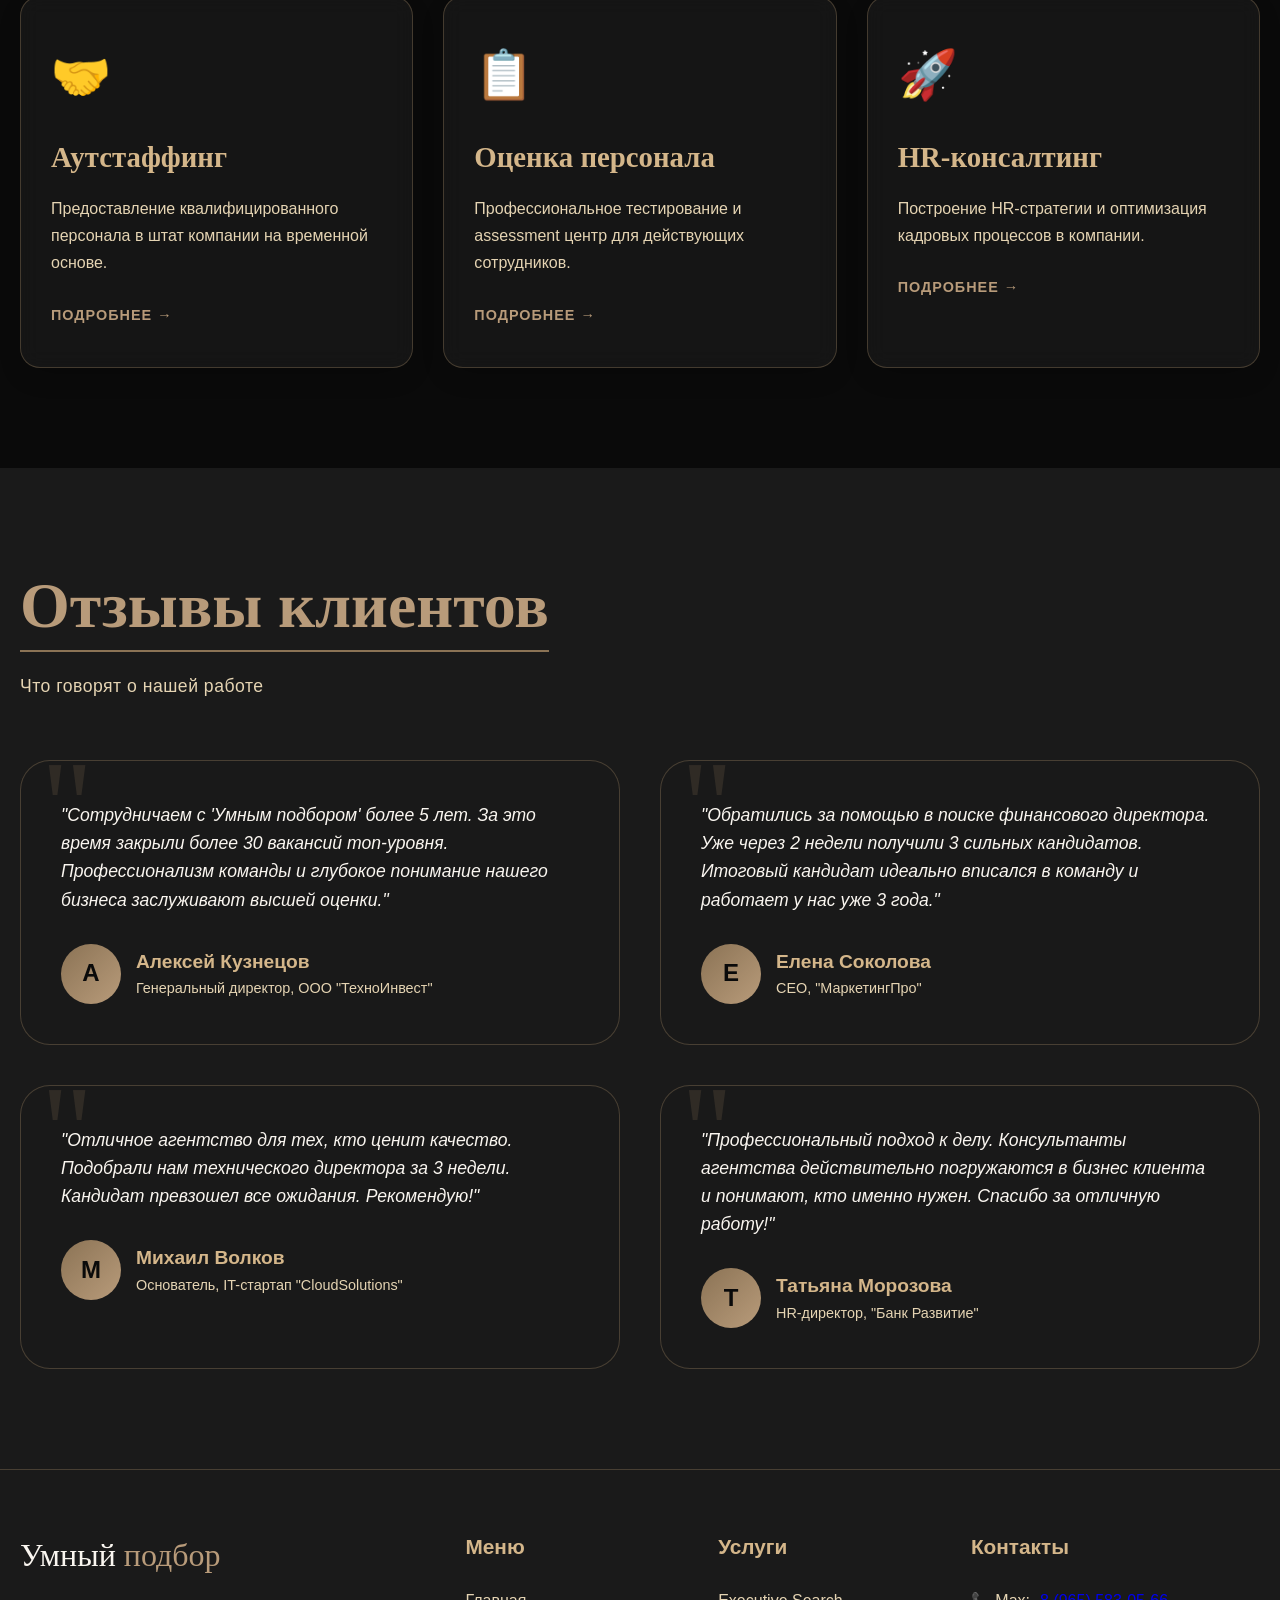
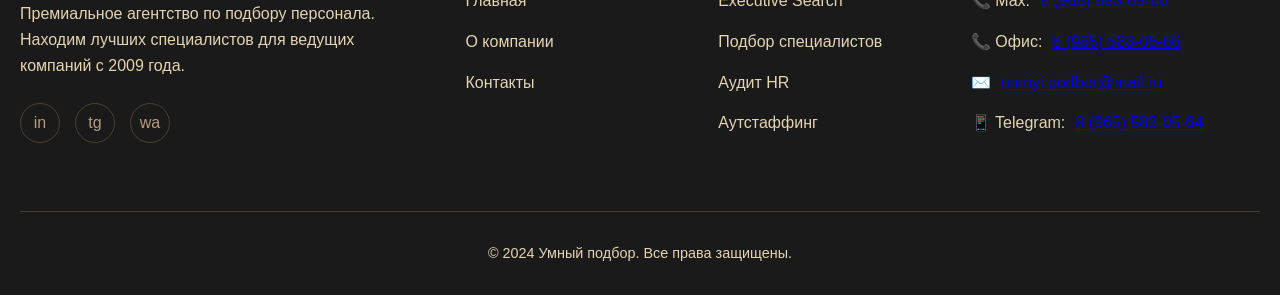
==== commit bf6004ac: "Поправил контактные данные и адрес" ====
--- a/index.html
+++ b/index.html
@@ -180,7 +180,7 @@
         <div class="footer-grid">
             <div class="footer-about">
                 <a href="index.html" class="footer-logo">Умный<span> подбор</span></a>
-                <p>Премиальное агентство по подбору персонала. Находим лучших специалистов для ведущих компаний с 2012 года.</p>
+                <p>Премиальное агентство по подбору персонала. Находим лучших специалистов для ведущих компаний с 2009 года.</p>
                 <div class="social-links">
                     <a href="#" class="social-link">in</a>
                     <a href="#" class="social-link">tg</a>
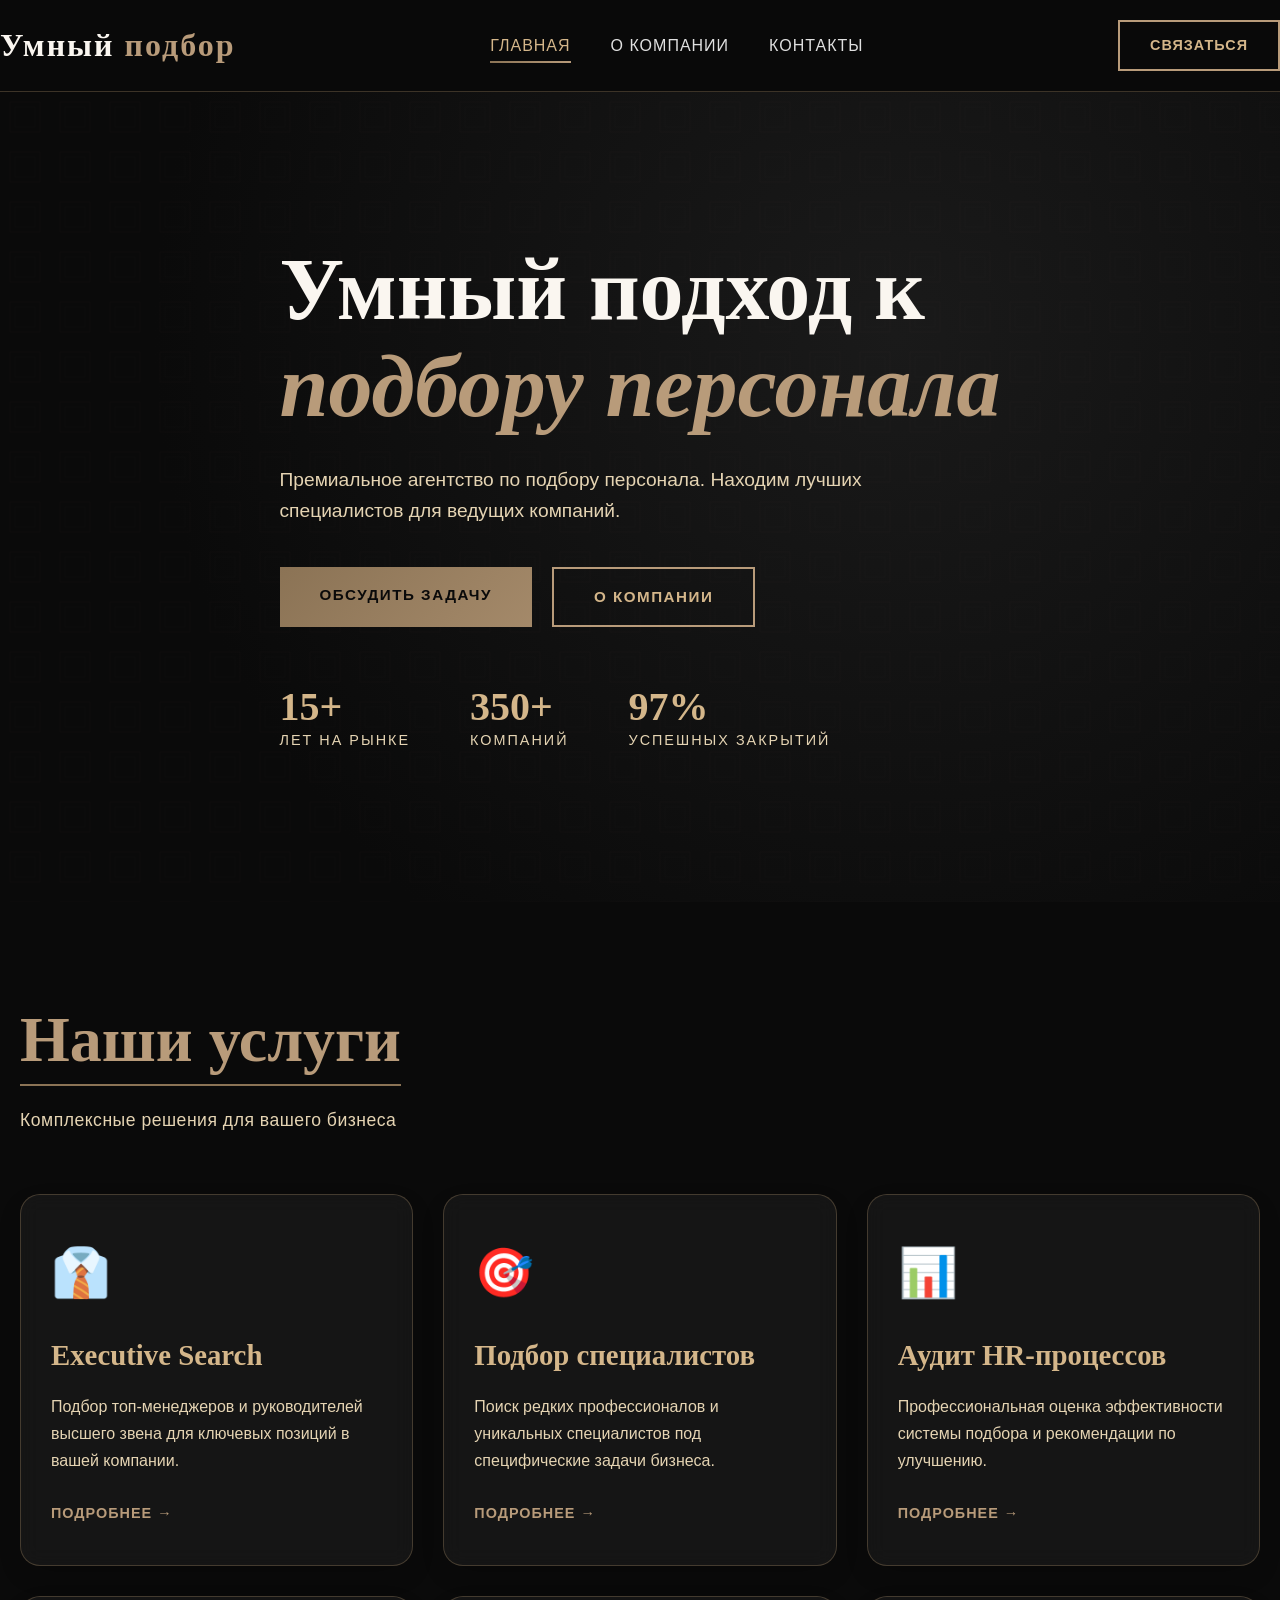
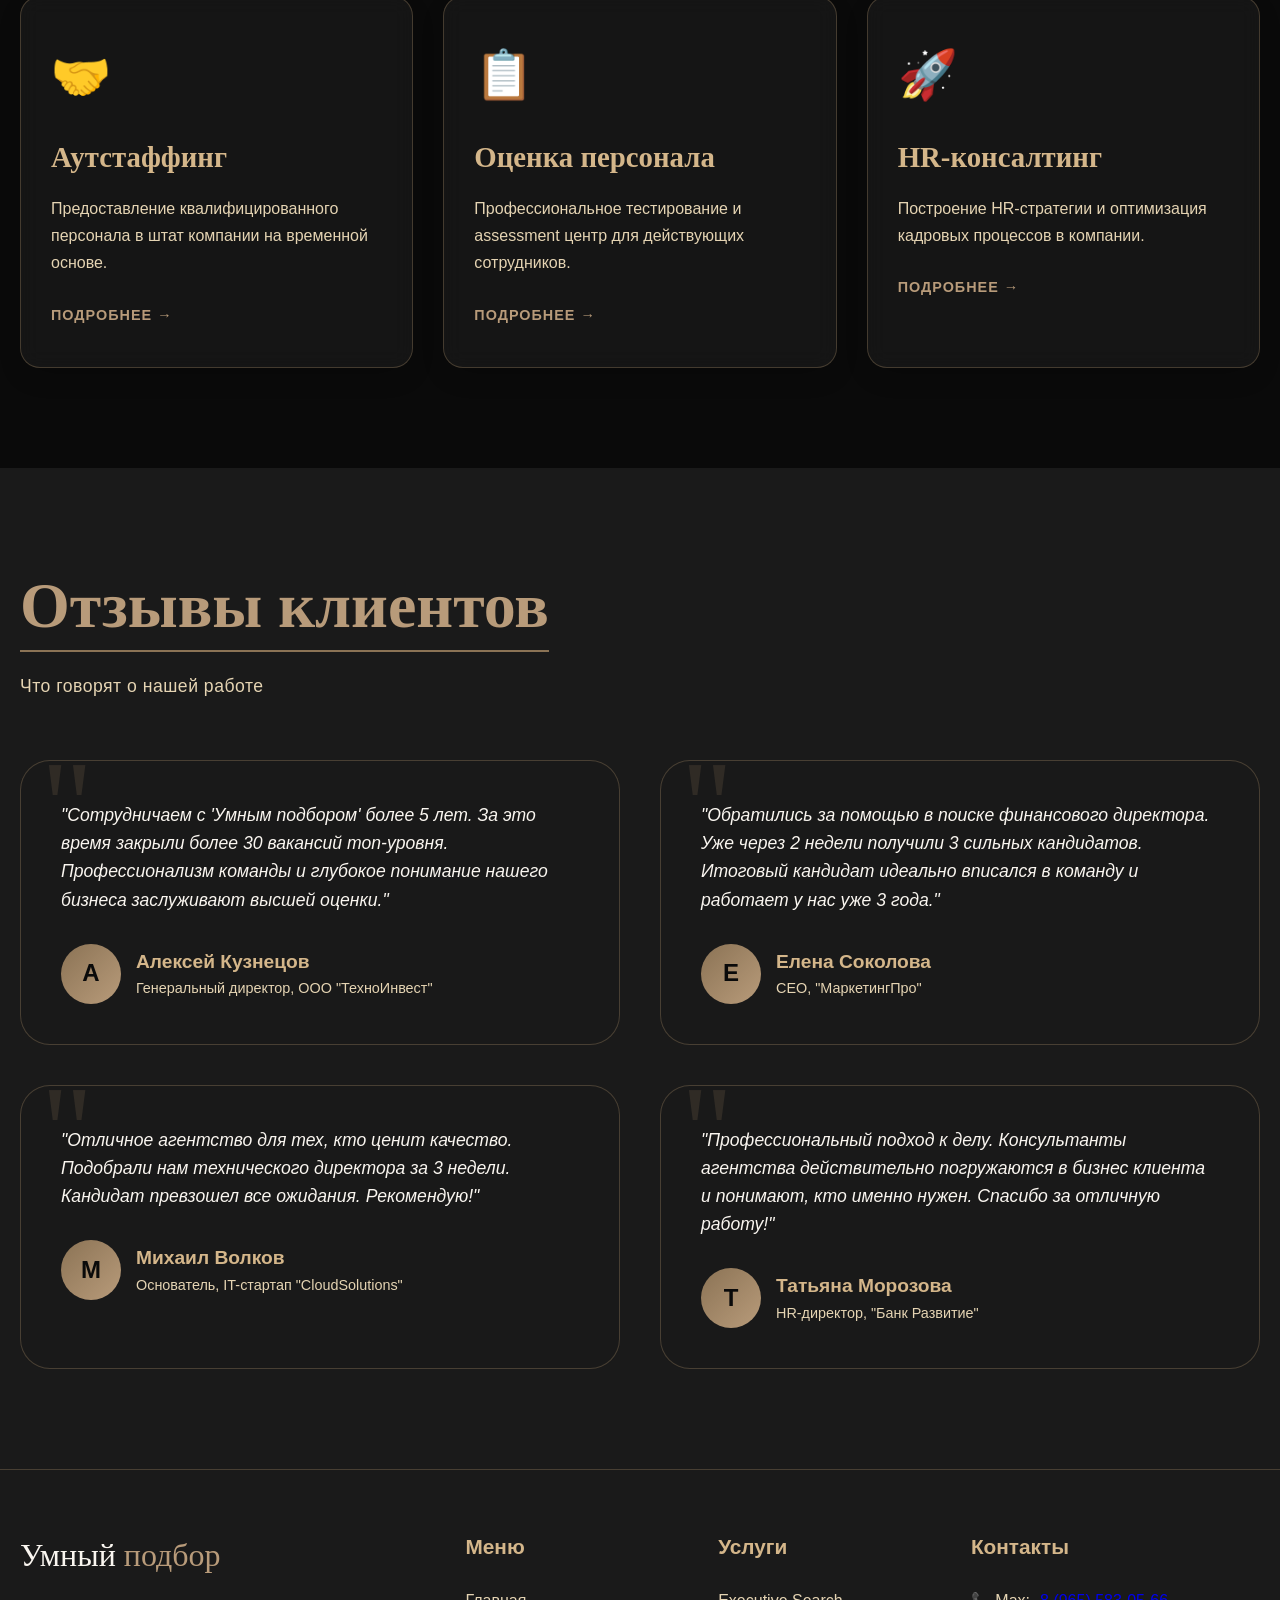
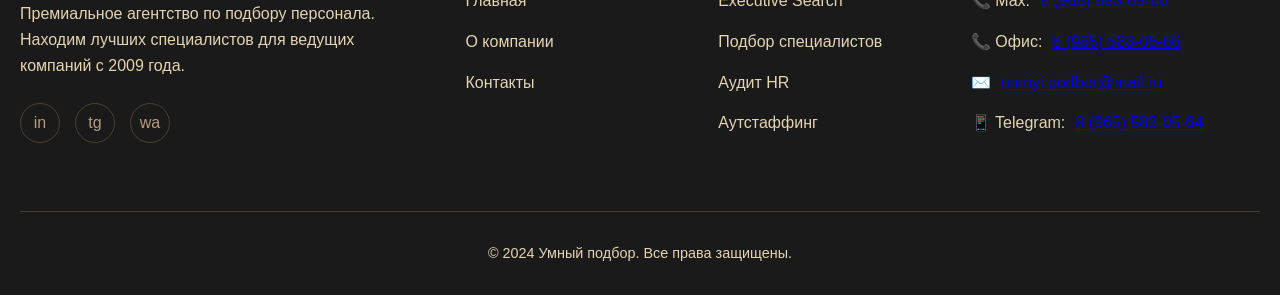
==== commit 6301088e: "Убрал слова о копии" ====
--- a/index.html
+++ b/index.html
@@ -52,7 +52,7 @@
 
             <div class="hero-stats fade-up">
                 <div class="stat-item">
-                    <span class="stat-number">12+</span>
+                    <span class="stat-number">15+</span>
                     <span class="stat-label">Лет на рынке</span>
                 </div>
                 <div class="stat-item">
